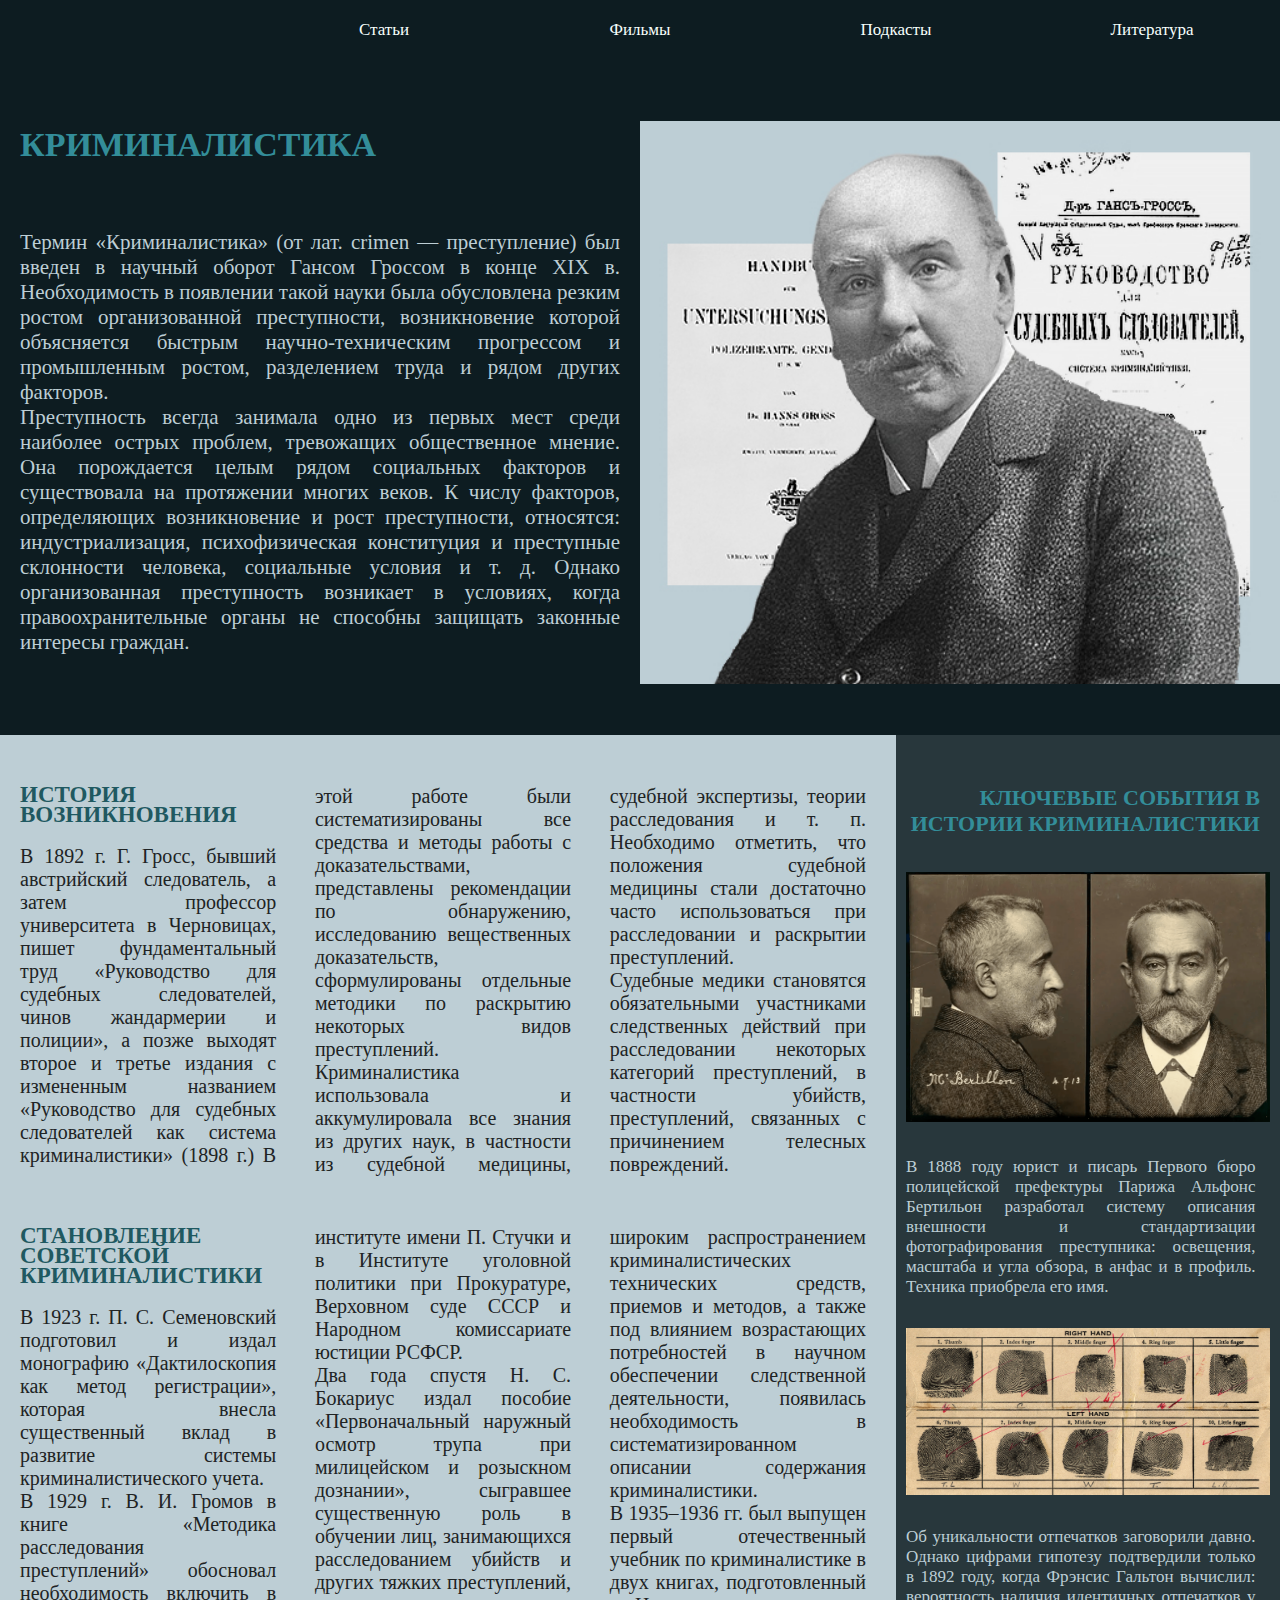
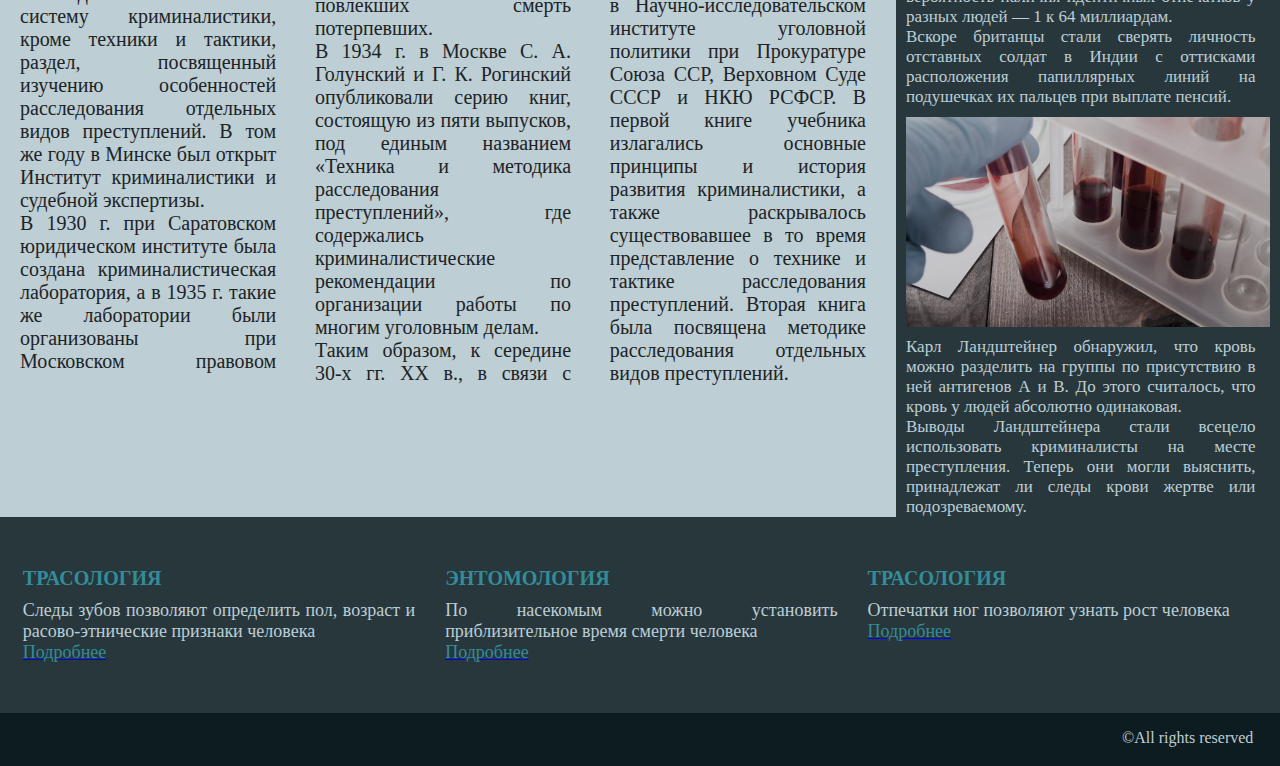
==== index.html @ ddf994a4 "Add files via upload" ====
<!DOCTYPE html>
<html lang="ru">
    <head>
        <meta charset="UTF-8">
        <title>criminalistics</title>
        <link rel="stylesheet" href="styleind.css">
    </head>
    <body>
        <div class="container">
            <div class="header">
                <ul class="l1">
                    <li></li>
                    <li>
                         Статьи
                         <ul class="l2">
                            <li onclick="location.href='dactylography.html'">Дактилоскопия</li>
                            <li onclick="location.href='toxicology.html'">Токсикология</li>
                            <li onclick="location.href='tracology.html'">Трасология</li>
                            <li onclick="location.href='entomology.html'">Энтомология</li>
                            <li onclick="location.href='reconstruction.html'">Реконструкция лица</li>

                         </ul>
                    </li>
                    <li onclick="location.href='movie.html'">Фильмы</li>
                    <li onclick="location.href='podcast.html'">Подкасты</li>
                    <li onclick="location.href='lit.html'">Литература</li>
                </ul>
            </div>
            <div class="block1">
                <div class="block1_left">
                    <p class="textup">криминалистика</p>
                    <p class="bl1text">Термин «Криминалистика» (от лат. crimen — преступление) был введен в научный оборот Гансом Гроссом в конце XIX в. Необходимость в появлении такой науки была обусловлена резким ростом организованной преступности, возникновение которой объясняется быстрым научно-техническим прогрессом и промышленным ростом, разделением труда и рядом других факторов.</p>
                    <p class="bl1text">Преступность всегда занимала одно из первых мест среди наиболее острых проблем, тревожащих общественное мнение. Она порождается целым рядом социальных факторов и существовала на протяжении многих веков. К числу факторов, определяющих возникновение и рост преступности, относятся: индустриализация, психофизическая конституция и преступные склонности человека, социальные условия и т. д. Однако организованная преступность возникает в условиях, когда правоохранительные органы не способны защищать законные интересы граждан.</p>
                </div>
                <div class="block1_right"></div>
            </div>
            <div class="block2">
                <div class="block2_left">
                    <div class="textcols">
                        <p class="htext"><b>История возникновения</b></p>
                        <p>В 1892 г. Г. Гросс, бывший австрийский следователь, а затем профессор университета в Черновицах, пишет фундаментальный труд «Руководство для судебных следователей, чинов жандармерии и полиции», а позже выходят второе и третье издания с измененным названием «Руководство для судебных следователей как система криминалистики» (1898 г.) В этой работе были систематизированы все средства и методы работы с доказательствами, представлены рекомендации по обнаружению, исследованию вещественных доказательств, сформулированы отдельные методики по раскрытию некоторых видов преступлений. Криминалистика использовала и аккумулировала все знания из других наук, в частности из судебной медицины, судебной экспертизы, теории расследования и т. п. Необходимо отметить, что положения судебной медицины стали достаточно часто использоваться при расследовании и раскрытии преступлений.</p>
                        <p>Судебные медики становятся обязательными участниками следственных действий при расследовании некоторых категорий преступлений, в частности убийств, преступлений, связанных с причинением телесных повреждений.</p>
                    </div>
                    <div class="block2_left2">
                        <div class="textcols">
                            <p class="htext"><b>Становление советской криминалистики</b></p>   
                            <p>В 1923 г. П. С. Семеновский подготовил и издал монографию «Дактилоскопия как метод регистрации», которая внесла существенный вклад в развитие системы криминалистического учета.</p>
                            <p>В 1929 г. В. И. Громов в книге «Методика расследования преступлений» обосновал необходимость включить в систему криминалистики, кроме техники и тактики, раздел, посвященный изучению особенностей расследования отдельных видов преступлений. В том же году в Минске был открыт Институт криминалистики и судебной экспертизы.</p>
                            <p>В 1930 г. при Саратовском юридическом институте была создана криминалистическая лаборатория, а в 1935 г. такие же лаборатории были организованы при Московском правовом институте имени П. Стучки и в Институте уголовной политики при Прокуратуре, Верховном суде СССР и Народном комиссариате юстиции РСФСР.</p>
                            <p>Два года спустя Н. С. Бокариус издал пособие «Первоначальный наружный осмотр трупа при милицейском и розыскном дознании», сыгравшее существенную роль в обучении лиц, занимающихся расследованием убийств и других тяжких преступлений, повлекших смерть потерпевших.</p>
                            <p>В 1934 г. в Москве С. А. Голунский и Г. К. Рогинский опубликовали серию книг, состоящую из пяти выпусков, под единым названием «Техника и методика расследования преступлений», где содержались криминалистические рекомендации по организации работы по многим уголовным делам.</p>
                            <p>Таким образом, к середине 30-х гг. XX в., в связи с широким распространением криминалистических технических средств, приемов и методов, а также под влиянием возрастающих потребностей в научном обеспечении следственной деятельности, появилась необходимость в систематизированном описании содержания криминалистики.</p>
                            <p>В 1935–1936 гг. был выпущен первый отечественный учебник по криминалистике в двух книгах, подготовленный в Научно-исследовательском институте уголовной политики при Прокуратуре Союза ССР, Верховном Суде СССР и НКЮ РСФСР. В первой книге учебника излагались основные принципы и история развития криминалистики, а также раскрывалось существовавшее в то время представление о технике и тактике расследования преступлений. Вторая книга была посвящена методике расследования отдельных видов преступлений. </p>
                        </div> 
                    </div>
                </div>
                <div class="block2_right">
                    <p class="htext2"><b>Ключевые события в истории криминалистики</b></p>
                    <div class="block2_im"></div>
                    <div class="block2_right_text">
                        <p>В 1888 году юрист и писарь Первого бюро полицейской префектуры Парижа Альфонс Бертильон разработал систему описания внешности и стандартизации фотографирования преступника: освещения, масштаба и угла обзора, в анфас и в профиль. Техника приобрела его имя.</p>
                    </div>  
                    <div class="block2_im2"></div>
                    <div class="block2_right_text">
                        <p>Об уникальности отпечатков заговорили давно. Однако цифрами гипотезу подтвердили только в 1892 году, когда Фрэнсис Гальтон вычислил: вероятность наличия идентичных отпечатков у разных людей — 1 к 64 миллиардам.</p>
                        <p>Вскоре британцы стали сверять личность отставных солдат в Индии с оттисками расположения папиллярных линий на подушечках их пальцев при выплате пенсий.</p>
                    </div> 
                    <div class="block2_im3"></div>
                    <div class="block2_right_text">
                        <p>Карл Ландштейнер обнаружил, что кровь можно разделить на группы по присутствию в ней антигенов А и В. До этого считалось, что кровь у людей абсолютно одинаковая.</p>  
                        <p>Выводы Ландштейнера стали всецело использовать криминалисты на месте преступления. Теперь они могли выяснить, принадлежат ли следы крови жертве или подозреваемому.</p>              
                    </div> 
                </div>
            </div>
            <div class="block3">
                <div class="block3_min">
                    <p class="htext3"><b>Трасология</b></p>
                    <p>Следы зубов позволяют определить пол, возраст и расово-этнические признаки человека</p>
                    <a href="tracology.html#tracol1"><p class="block3_min_more">Подробнее</p></a>
                </div>
                <div class="block3_min">
                    <p class="htext3"><b>Энтомология</b></p>
                    <p>По насекомым можно установить приблизительное время смерти человека</p>
                    <a href="entomology.html#fly"><p class="block3_min_more">Подробнее</p></a>
                </div>
                <div class="block3_min">
                    <p class="htext3"><b>Трасология</b></p>
                    <p>Отпечатки ног позволяют узнать рост человека</p>
                    <a href="tracology.html#tracol2"><p class="block3_min_more">Подробнее</p></a>
                </div>
            </div>
            <div class="footer">
                <p class="ft">&#169All rights reserved</p>	
            </div>
        </div>
    </body>
</html>
---- styleind.css ----
*{
    margin: 0;
    padding: 0;
    box-sizing: border-box;
}
.container{
    margin:0 auto;
    width:100%;
    height: 1400px;
}

.block1 {
    justify-content:right;
    display: flex;
    flex-wrap: wrap;
    width:100%;
    background-color: rgb(13, 28, 33);
}
.header {
    justify-content:right;
    display: flex;
    flex-wrap: wrap;
    width: 100%;
    height: 70px;
    background-color: rgb(13, 28, 33);
}
.footer {
    width:100%;
    height: 40pt;
    line-height: 50px;
    background-color: rgb(13, 28, 33);
}
.ft{
    margin-right: 20pt;
    text-align:right;
    font-size: 16px;
    font-family:Cambria, Cochin, Georgia, Times, 'Times New Roman', serif;
    color:rgb(189, 206, 213);
}
.l1{
    width: 100%;
    height: 60px;
    display:flex;
    justify-content:space-around;
    
}

.l2{
    cursor:default;
    padding-top: 0px;
    display: none;
}
.l1 li:hover ul{
    display:block;
}
.l2 li{
    margin-bottom:0px;

}
.header li{
    transition:all 0.5s ease 0s;
    cursor:pointer;
    user-select:none;
    text-align:center;
    font-size: 17px;
    font-family:Cambria, Cochin, Georgia, Times, 'Times New Roman', serif;
    color:rgb(247, 255, 252);
    width: 180px;
    line-height: 60px;
    list-style-type:none;
    position: relative;
    display: inline-block;
    background-color: rgb(13, 28, 33);
}
.header li:hover{
    background-color:rgb(31, 89, 97);
}
.block1_left{
    margin-top: 50px;
    width:50%;
    margin-bottom: 80px;
}
.bl1text{
    margin: 0px 20px 0px 20px;
    text-align:justify;
    vertical-align: middle;
    font-size: 21px;
    font-family:Cambria, Cochin, Georgia, Times, 'Times New Roman', serif;
    color:rgb(189, 206, 213);
    user-select: none;
}
.block1_right{
    width:50%;
    background-image: url("gross2.jpg");
    background-size:  100%;
    background-position:center;
    background-repeat: no-repeat;
   
}
.textup{
    text-transform: uppercase;
    font-size: 34px;
    line-height: 50px;
    user-select: none;
    text-align: left;
    font-weight: 700;
    font-family:Cambria, Cochin, Georgia, Times, 'Times New Roman', serif;
    color: rgb(51, 141, 153);
    margin-left: 20px;
    margin-bottom: 60px;
}
.block2 {
    justify-content:right;
    display: flex;
    flex-wrap: wrap;
    width:100%;
    height: auto;
    background-color: rgb(189, 206, 213);
    user-select: none;
}
.block2_left{
    margin-top: 50px;
    width:70%;
}
.block2_left2{
    margin-top: 50px;
    margin-bottom: 30px;
}

.block2_right{
    width:30%;
    background-color: rgb(40, 55, 60);
}
.block2_im{
    margin: 10px;
    height: 300px;
    background-image: url("bert.png");
    background-size:  100%;
    background-position:center;
    background-repeat: no-repeat;
}
.block2_im2{
    margin: 10px;
    height: 210px;
    background-image: url("dact.jpg");
    background-size:  100%;
    background-position:center;
    background-repeat: no-repeat;
}
.block2_im3{
    margin: 10px;
    height: 210px;
    background-image: url("bl.jpg");
    background-size:  100%;
    background-position:center;
    background-repeat: no-repeat;
}
.htext2{
    margin-top: 50px;
    margin-right: 20px;
    text-transform: uppercase;
    text-align: right;
    font-size: 22px;
    font-family:Cambria, Cochin, Georgia, Times, 'Times New Roman', serif;
    color: rgb(51, 141, 153);
    user-select: none;
}

.block2_right_text{
    width:91%;
    margin-right: 10px;
    margin-left: 10px;
    text-align:justify;
    font-size: 17px;
    font-family:Cambria, Cochin, Georgia, Times, 'Times New Roman', serif;
    color:rgb(189, 206, 213);
}
.htext{
    margin-bottom: 20px;
    text-transform: uppercase;
    text-align: left;
    font-size: 23px;
    font-family:Cambria, Cochin, Georgia, Times, 'Times New Roman', serif;
    color: rgb(31, 89, 97);
    line-height: 20px;
    user-select: none;
}
.textcols {
    margin-left: 20px;
	column-width: 30%;
	column-count: 3;
	column-gap: 1%;
    color:rgb(32, 35, 36);
    font-size: 20px;
    font-family:Cambria, Cochin, Georgia, Times, 'Times New Roman', serif;
    text-align:justify;
}
.textcols p {
	padding: 0;
    margin-right: 30px;
}
.block3{
    justify-content:right;
    display: flex;
    flex-wrap: wrap;
    width:100%;
    height: auto;
    background-color: rgb(40, 55, 60);
    user-select: none;
}
.block3 p{
    font-family:Cambria, Cochin, Georgia, Times, 'Times New Roman', serif;
    text-align:justify;    
    margin-left: 10px;
    margin-right: 20px;
}
.block3_min{
    font-size: 18px;
    margin-top: 50px;
    width: 33%;
    margin-bottom: 50px;    
    color:rgb(189, 206, 213);
}
.block3_min_more{
    font-size: 18px;
    color: rgb(51, 141, 153);
}
.block3_min_more:hover{
    transition:all 0.5s ease 0s;
    cursor:pointer;
    color: rgb(69, 187, 202);
}
.htext3{
    margin-left: 10px;
    margin-bottom: 10px;
    text-transform: uppercase;
    text-align: left;
    font-size: 20px;
    font-family:Cambria, Cochin, Georgia, Times, 'Times New Roman', serif;
    color: rgb(51, 141, 153);
    user-select: none;
}
@media screen and (max-width: 1100px) {
    .bl1text{
        margin: 0pt 20pt 0pt 20pt;
        font-size: 18px;
    }
    .htext{
        font-size: 16px;
    }
    .textcols{
        font-size:16px;
    }
    .htext2{
        font-size:16px;
    }
    .block2_right_text{
        font-size: 16px;
    }
    .block2_im{
        height: 200px;
    }
    .block2_im2{
        height: 140px;
    }
    .block2_im3{
        height: 140px;
    }
    
}
@media screen and (max-width: 850px) {
    .textup{
        font-size: 28px;
        line-height: 40px;
    }
    .bl1text{
        margin: 0pt 20pt 0pt 20pt;
        font-size: 16px;
    }
    .htext{
        font-size: 14px;
    }
    .textcols{
        font-size:14px;
    }
    .htext2{
        font-size:14px;
    }
    .block2_right_text{
        font-size: 14px;
    }
    .block2_im{
        height: 150px;
    }
    .block2_im2{
        height: 100px;
    }
    .block2_im3{
        height: 110px;
    }
}
@media screen and (max-width: 700px) {
    .header li{
        font-size: 12px;
        width: 120px;
    }
    .block1{
        flex-direction: column;
    }
    .block1_left{
        width: 100%;
        margin-bottom: 20pt;
    }
    .block1_right{
        width: 70%;
        height: 300px;;
        margin-left: 60px;
        margin-bottom: 20pt;
    }
    .textup{
        font-size: 24px;
        line-height: 30px;
    }
    .bl1text{
        font-size: 14px;
    }

    .block2{
        flex-direction: column;
    }
    .block2_left{
        width: 100%;
        margin-bottom: 20pt;
    }
    .block2_left2{
        width: 100%;
        margin-bottom: 20pt;
    }
    .textcols{
        font-size:12px;
        column-width: 40%;
        column-count: 2;
        column-gap: 5%;
    }
    .block2_right{
        width: 100%;
    }
    .htext2{
        font-size:16px;
        text-align: left;
        margin-left: 20px;
        margin-top: 30px;
    }
    .block2_right_text{
        font-size: 14px;
    }
    .block2_im{
        height: 300px;
    }
    .block2_im2{
        height: 200px;
    }
    .block2_im3{
        height: 210px;
    }
    .block3_min{
        font-size: 12px;
    }
    .htext3{
        font-size: 14px;
    }
    .block3_min_more{
        font-size: 12px;
    }
    .ft{
        font-size: 12px;
    }
}
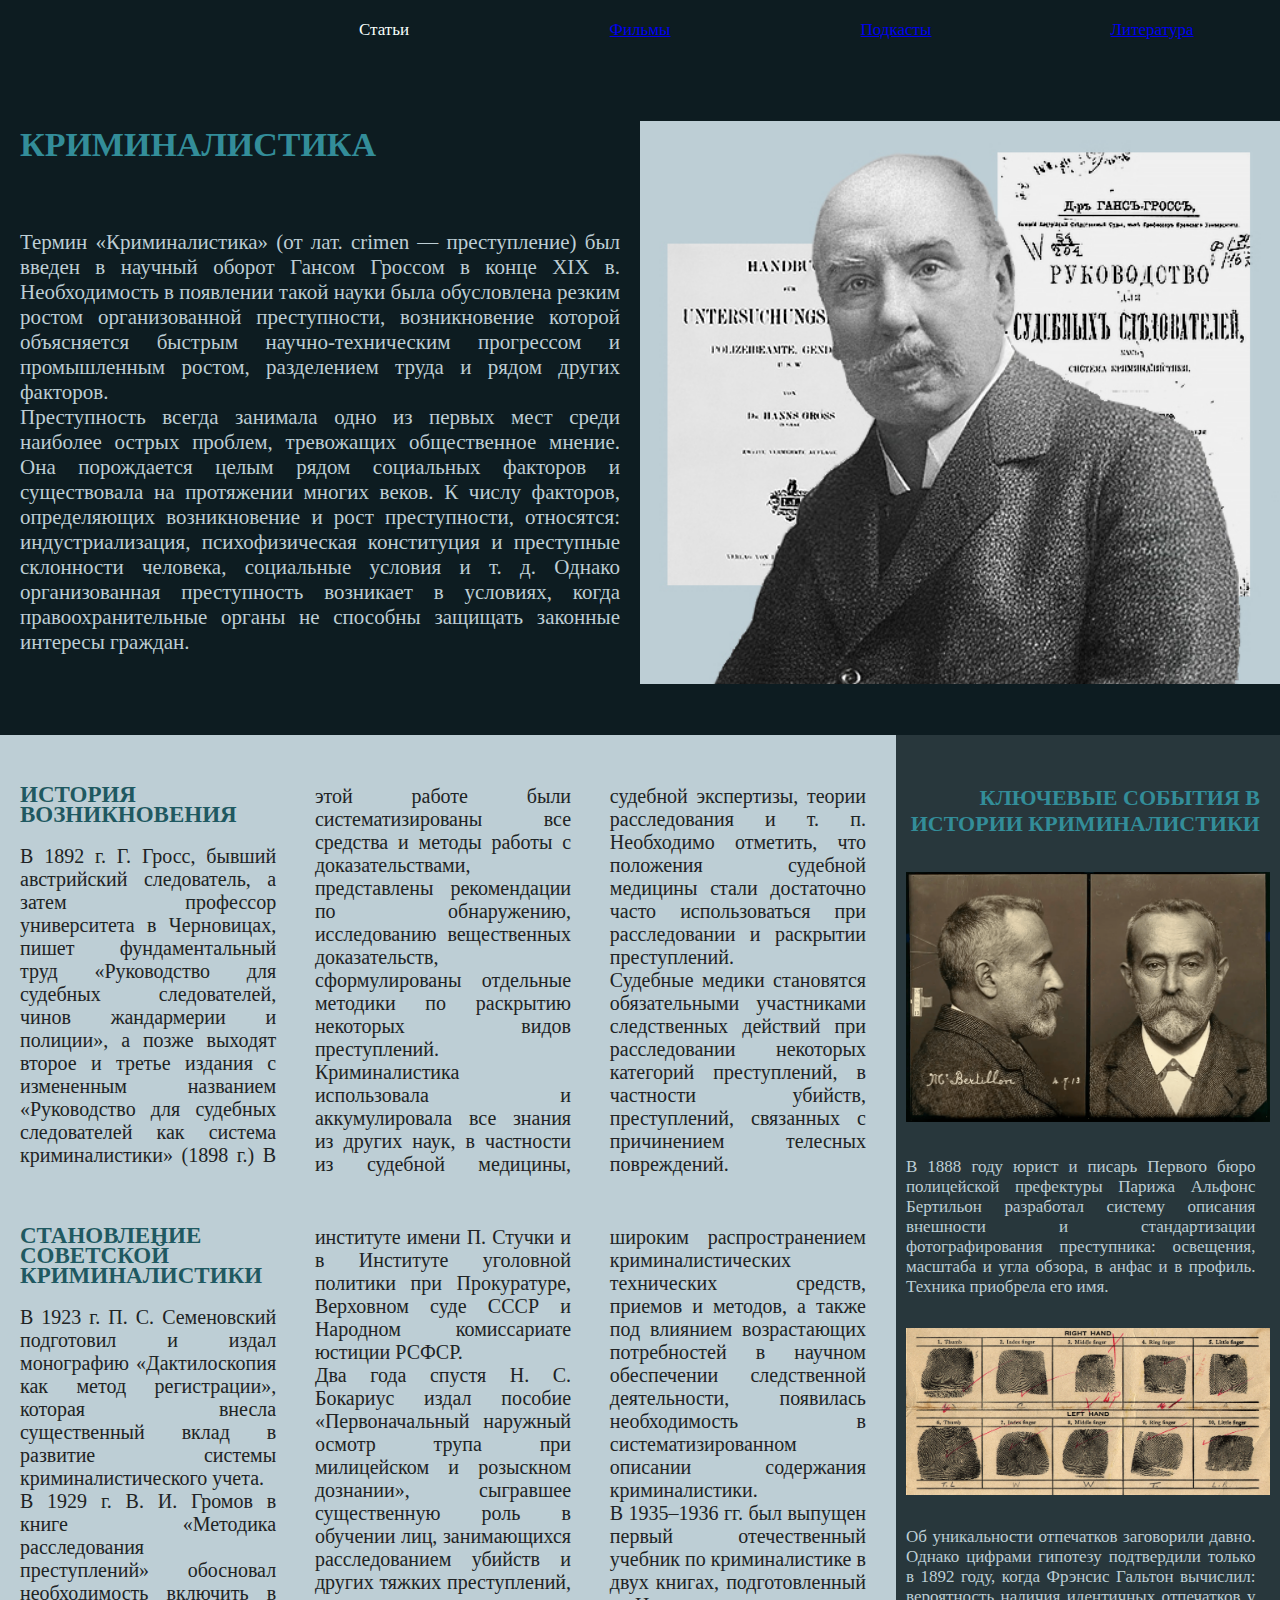
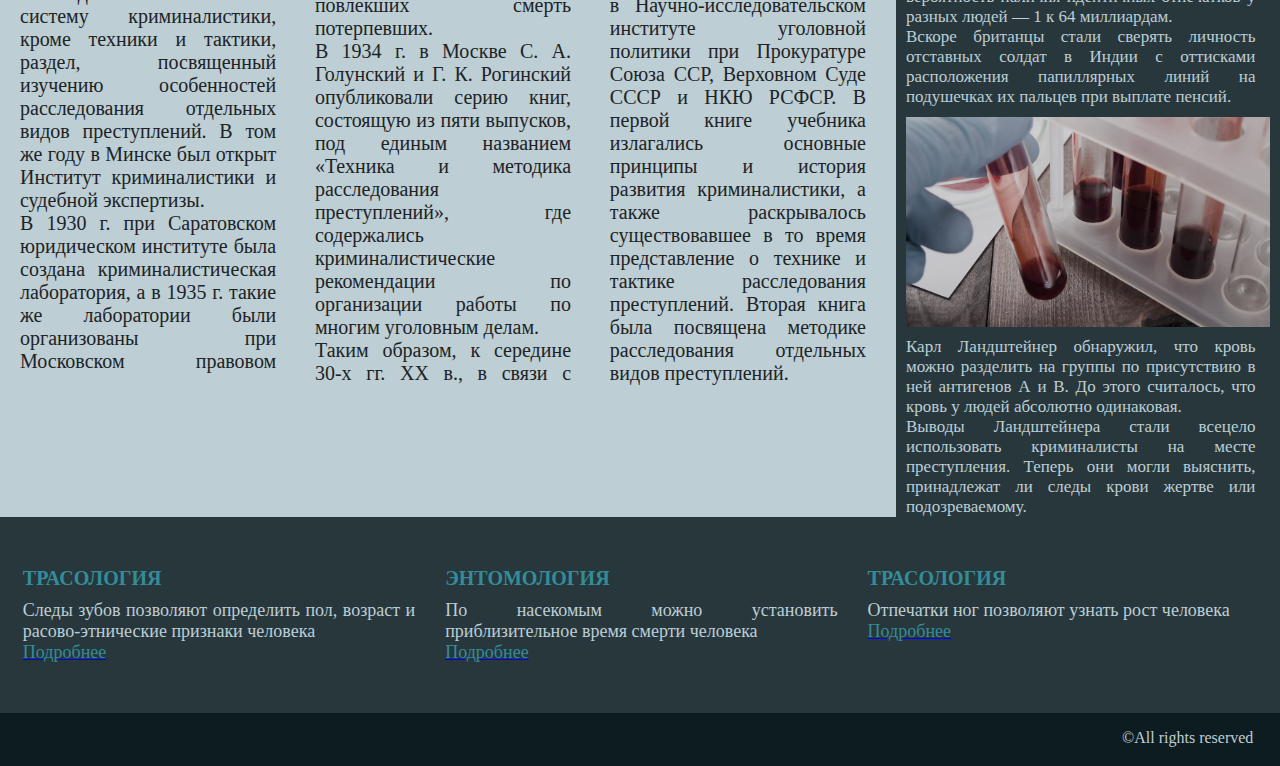
==== commit 2c030fa9: "Update index.html" ====
--- a/index.html
+++ b/index.html
@@ -13,17 +13,16 @@
                     <li>
                          Статьи
                          <ul class="l2">
-                            <li onclick="location.href='dactylography.html'">Дактилоскопия</li>
-                            <li onclick="location.href='toxicology.html'">Токсикология</li>
-                            <li onclick="location.href='tracology.html'">Трасология</li>
-                            <li onclick="location.href='entomology.html'">Энтомология</li>
-                            <li onclick="location.href='reconstruction.html'">Реконструкция лица</li>
-
+                            <li><a href="dactylography.html">Дактилоскопия</a></li>
+                            <li><a href="toxicology.html">Токсикология</a></li>
+                            <li><a href="tracology.html">Трасология</a></li>
+                            <li><a href="entomology.html">Энтомология</a></li>
+                            <li><a href="reconstruction.html">Реконструкция лица</a></li>
                          </ul>
                     </li>
-                    <li onclick="location.href='movie.html'">Фильмы</li>
-                    <li onclick="location.href='podcast.html'">Подкасты</li>
-                    <li onclick="location.href='lit.html'">Литература</li>
+                    <li><a href="movie.html">Фильмы</a></li>
+                    <li><a href="podcast.html">Подкасты</a></li>
+                    <li><a href="lit.html">Литература</a></li>
                 </ul>
             </div>
             <div class="block1">
@@ -95,4 +94,4 @@
         </div>
     </body>
 </html>
-    +    
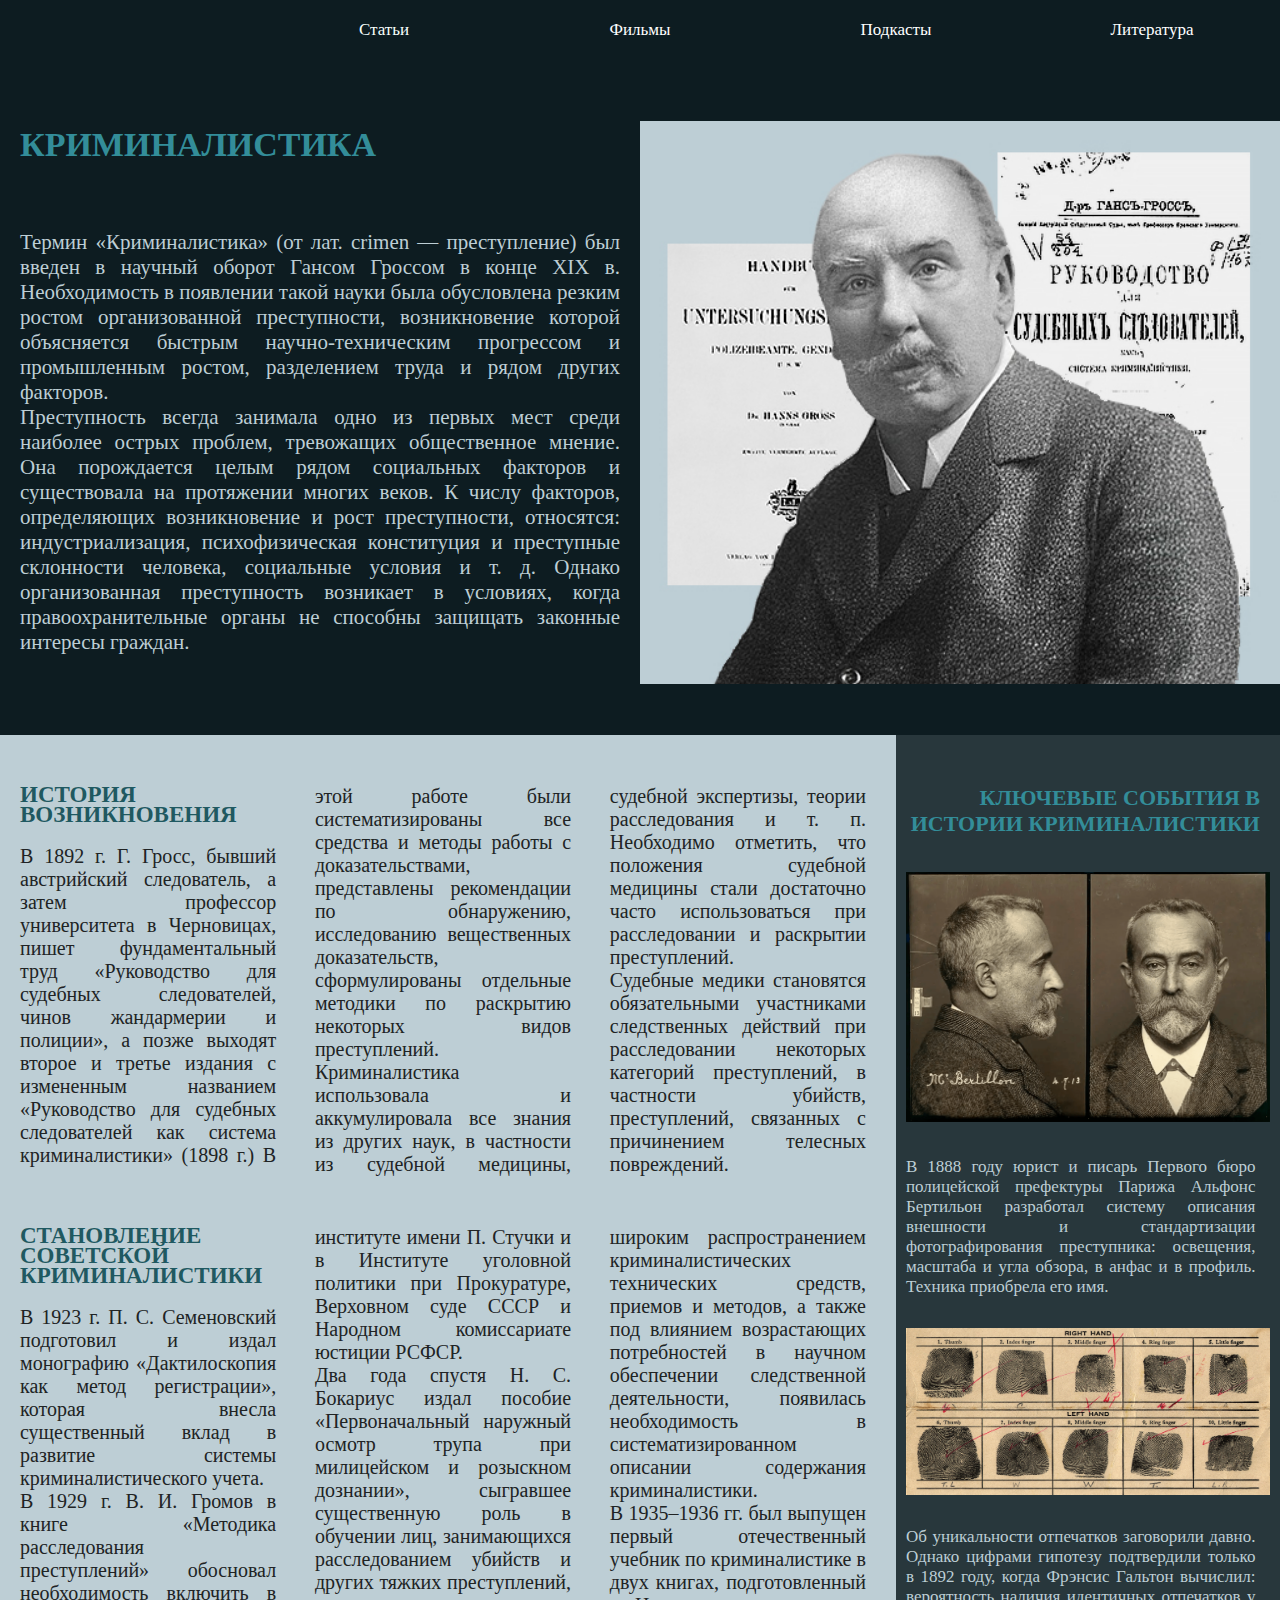
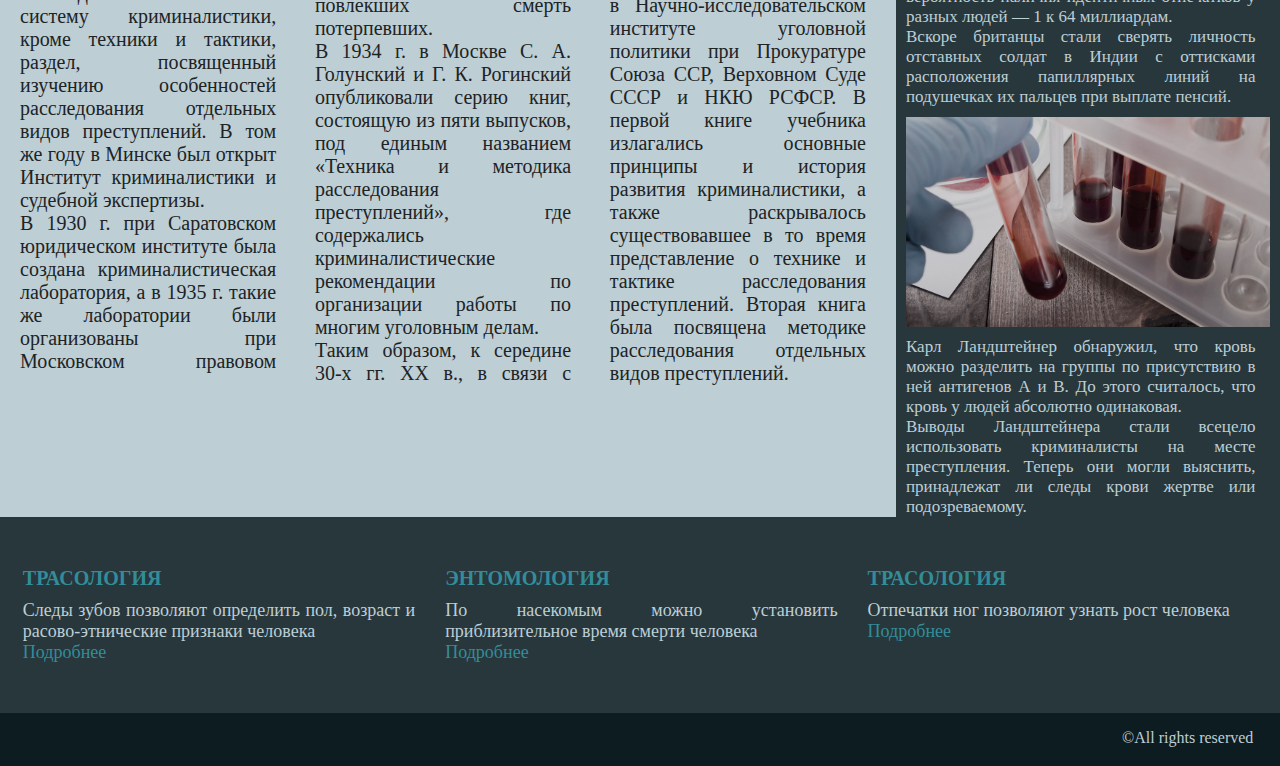
==== commit ff4bb1ff: "Update index.html" ====
--- a/index.html
+++ b/index.html
@@ -2,6 +2,7 @@
 <html lang="ru">
     <head>
         <meta charset="UTF-8">
+        <meta name="yandex-verification" content="004e14bae5563d1b" />
         <title>criminalistics</title>
         <link rel="stylesheet" href="styleind.css">
     </head>
--- a/styleind.css
+++ b/styleind.css
@@ -75,6 +75,10 @@
 .header li:hover{
     background-color:rgb(31, 89, 97);
 }
+a{
+    color: white;
+    text-decoration: none; 
+}
 .block1_left{
     margin-top: 50px;
     width:50%;
@@ -375,4 +379,4 @@
     .ft{
         font-size: 12px;
     }
-}+}
